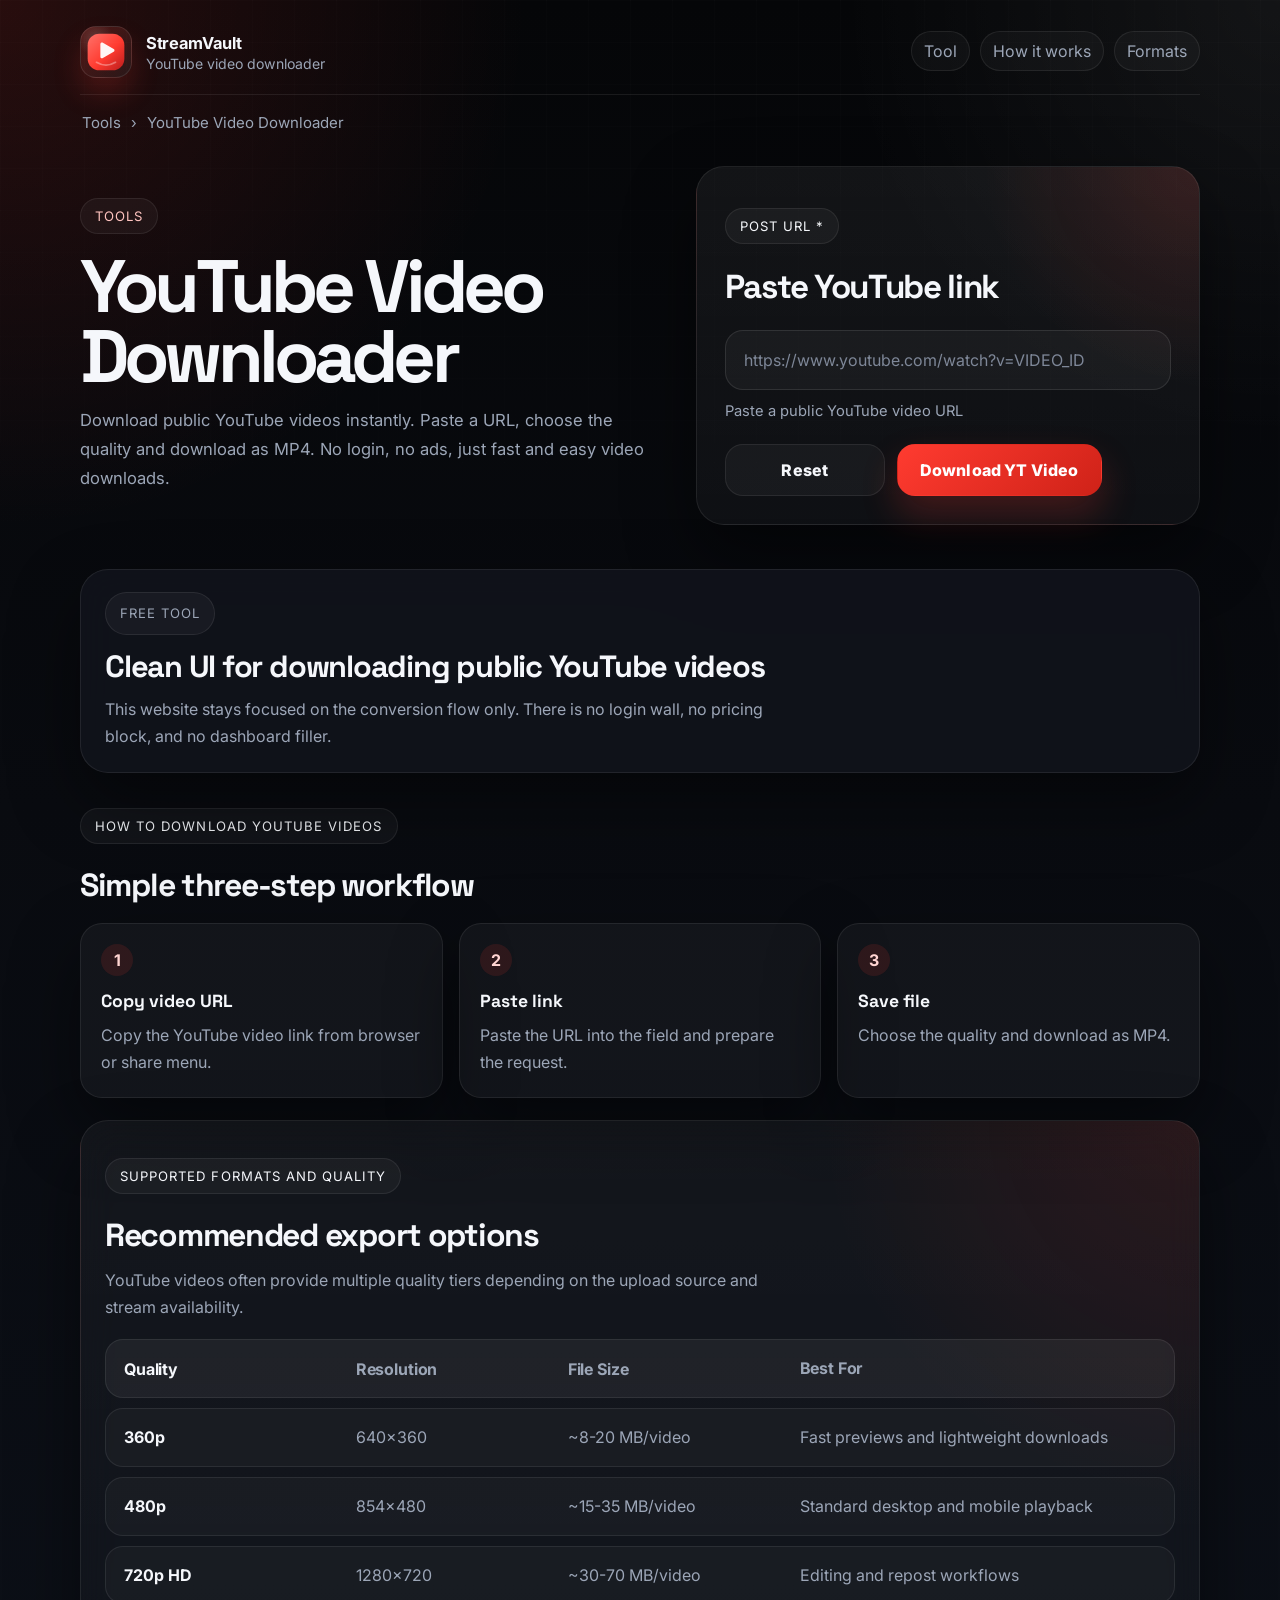
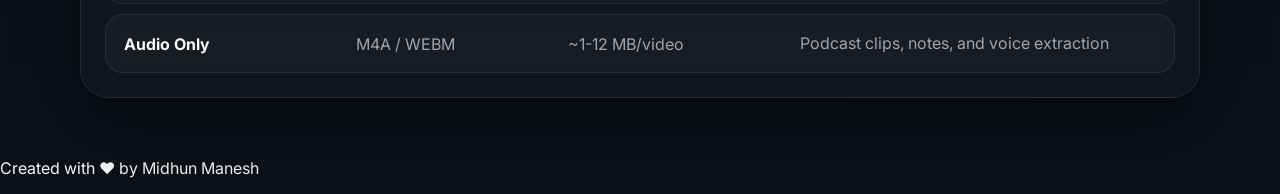
==== index.html @ d17584e8 "Add footer with creator information to index.html" ====
<!doctype html>
<html lang="en">
  <head>
    <meta charset="UTF-8" />
    <meta name="viewport" content="width=device-width, initial-scale=1.0" />
    <title>StreamVault - YouTube Downloader</title>
    <meta
      name="description"
      content="Premium Free YouTube video downloader with a clean UI. Paste a public YouTube video URL and download in MP4 format. No login, no ads, just fast and easy video downloads."
    />
    <link rel="preconnect" href="https://fonts.googleapis.com" />
    <link rel="preconnect" href="https://fonts.gstatic.com" crossorigin />
    <link
      href="https://fonts.googleapis.com/css2?family=Inter:wght@400;500;600;700;800&family=Space+Grotesk:wght@500;700;800&display=swap"
      rel="stylesheet"
    />
    <link rel="stylesheet" href="styles.css" />
  </head>
  <body>
    <main class="shell">
      <header class="topbar">
        <a class="brand" href="#top" aria-label="StreamVault home">
          <span class="brand-mark" aria-hidden="true">
            <svg viewBox="0 0 64 64" role="img" aria-label="StreamVault logo" focusable="false">
              <defs>
                <linearGradient id="streamvault-gradient" x1="8" y1="8" x2="56" y2="56" gradientUnits="userSpaceOnUse">
                  <stop offset="0" stop-color="#ff736b" />
                  <stop offset="0.55" stop-color="#ff3b30" />
                  <stop offset="1" stop-color="#b91c1c" />
                </linearGradient>
              </defs>
              <rect x="8.5" y="8.5" width="47" height="47" rx="15" fill="url(#streamvault-gradient)" />
              <path
                d="M24.8 21.8c0-1.6 1.8-2.6 3.2-1.8l13.8 8.1c1.4.8 1.4 2.8 0 3.6L28 39.8c-1.4.8-3.2-.2-3.2-1.8V21.8Z"
                fill="rgba(255,255,255,0.95)"
              />
              <path
                d="M19.8 45.2c4 2.4 7.7 3.6 12.2 3.6s8.2-1.2 12.2-3.6"
                fill="none"
                stroke="rgba(255,255,255,0.34)"
                stroke-width="2.2"
                stroke-linecap="round"
              />
            </svg>
          </span>
          <span>
            <strong>StreamVault</strong>
            <span>YouTube video downloader</span>
          </span>
        </a>
        <nav class="top-links" aria-label="Page sections">
          <a href="#tool">Tool</a>
          <a href="#how-it-works">How it works</a>
          <a href="#formats">Formats</a>
        </nav>
      </header>

      <nav class="breadcrumb" aria-label="Breadcrumb">
        <a href="#tool">Tools</a>
        <span>›</span>
        <span>YouTube Video Downloader</span>
      </nav>

      <section class="hero" id="top" aria-labelledby="title">
        <div class="hero-copy">
          <div class="badge">Tools</div>
          <h1 id="title">YouTube Video Downloader</h1>
          <p class="subtitle">
            Download public YouTube videos instantly. Paste a URL, choose the quality and download as MP4. No login, no ads, just fast and easy video downloads.
          </p>
        </div>

        <section class="tool-card" id="tool" aria-labelledby="panel-title">
          <div class="card-head">
            <p class="section-label">Post URL *</p>
            <h2 id="panel-title">Paste YouTube link</h2>
          </div>

          <form class="download-form" action="#" method="post" onsubmit="return false;">
            <div class="field-row">
              <input
                id="url-input"
                type="url"
                placeholder="https://www.youtube.com/watch?v=VIDEO_ID"
                aria-describedby="helper-text"
              />
              <p id="helper-text" class="helper-text">Paste a public YouTube video URL</p>
            </div>
            <div class="button-row">
              <button class="button-secondary" type="reset">Reset</button>
              <button type="submit">Download YT Video</button>
            </div>
          </form>
        </section>
      </section>

      <section class="promo-card" aria-labelledby="promo-title">
        <p class="promo-label">Free tool</p>
        <h2 id="promo-title">Clean UI for downloading public YouTube videos</h2>
        <p>
          This website stays focused on the conversion flow only. There is no login wall, no pricing
          block, and no dashboard filler.
        </p>
      </section>

      <section class="how-grid" id="how-it-works" aria-labelledby="how-title">
        <div class="section-head">
          <p class="section-label">How to download YouTube videos</p>
          <h2 id="how-title">Simple three-step workflow</h2>
        </div>

        <div class="steps-grid">
          <article>
            <span>1</span>
            <h3>Copy video URL</h3>
            <p>Copy the YouTube video link from browser or share menu.</p>
          </article>
          <article>
            <span>2</span>
            <h3>Paste link</h3>
            <p>Paste the URL into the field and prepare the request.</p>
          </article>
          <article>
            <span>3</span>
            <h3>Save file</h3>
            <p>Choose the quality and download as MP4.</p>
          </article>
        </div>
      </section>

      <section class="formats-card" id="formats" aria-labelledby="formats-title">
        <div class="section-head">
          <p class="section-label">Supported formats and quality</p>
          <h2 id="formats-title">Recommended export options</h2>
        </div>
        <p class="formats-subtitle">
          YouTube videos often provide multiple quality tiers depending on the upload source and
          stream availability.
        </p>

        <div class="table-wrap" role="table" aria-label="Supported formats and quality">
          <div class="table-row table-head" role="row">
            <span role="columnheader">Quality</span>
            <span role="columnheader">Resolution</span>
            <span role="columnheader">File Size</span>
            <span role="columnheader">Best For</span>
          </div>
          <div class="table-row" role="row">
            <span role="cell" data-label="Quality">360p</span>
            <span role="cell" data-label="Resolution">640x360</span>
            <span role="cell" data-label="File Size">~8-20 MB/video</span>
            <span role="cell" data-label="Best For">Fast previews and lightweight downloads</span>
          </div>
          <div class="table-row" role="row">
            <span role="cell" data-label="Quality">480p</span>
            <span role="cell" data-label="Resolution">854x480</span>
            <span role="cell" data-label="File Size">~15-35 MB/video</span>
            <span role="cell" data-label="Best For">Standard desktop and mobile playback</span>
          </div>
          <div class="table-row" role="row">
            <span role="cell" data-label="Quality">720p HD</span>
            <span role="cell" data-label="Resolution">1280x720</span>
            <span role="cell" data-label="File Size">~30-70 MB/video</span>
            <span role="cell" data-label="Best For">Editing and repost workflows</span>
          </div>
          <div class="table-row" role="row">
            <span role="cell" data-label="Quality">Audio Only</span>
            <span role="cell" data-label="Resolution">M4A / WEBM</span>
            <span role="cell" data-label="File Size">~1-12 MB/video</span>
            <span role="cell" data-label="Best For">Podcast clips, notes, and voice extraction</span>
          </div>
        </div>
      </section>
    </main>
    <footer class="about-footer">
            <p>Created with <span class="heart">♥</span> by Midhun Manesh</p>
    </footer>
  </body>
</html>
---- styles.css ----
:root {
  color-scheme: dark;
  --bg: #06070b;
  --panel: rgba(17, 19, 27, 0.9);
  --panel-soft: rgba(255, 255, 255, 0.04);
  --panel-strong: rgba(255, 255, 255, 0.06);
  --text: #f5f7fb;
  --muted: #9ca6b7;
  --line: rgba(255, 255, 255, 0.08);
  --accent: #ff3b30;
  --accent-strong: #cf2218;
  --accent-soft: rgba(255, 59, 48, 0.12);
  --shadow: 0 28px 70px rgba(0, 0, 0, 0.45);
}

* {
  box-sizing: border-box;
}

html,
body {
  min-height: 100%;
}

body {
  margin: 0;
  color: var(--text);
  font-family: "Inter", "Segoe UI", sans-serif;
  background:
    radial-gradient(circle at top left, rgba(255, 59, 48, 0.14), transparent 24%),
    radial-gradient(circle at top right, rgba(255, 255, 255, 0.06), transparent 20%),
    linear-gradient(180deg, #050608 0%, #090b10 45%, #0c1018 100%);
}

body::before {
  content: "";
  position: fixed;
  inset: 0;
  pointer-events: none;
  background-image:
    linear-gradient(rgba(255, 255, 255, 0.025) 1px, transparent 1px),
    linear-gradient(90deg, rgba(255, 255, 255, 0.025) 1px, transparent 1px);
  background-size: 42px 42px;
  mask-image: linear-gradient(to bottom, rgba(0, 0, 0, 0.55), transparent 90%);
}

.shell {
  width: min(1160px, 100%);
  min-height: 100vh;
  margin: 0 auto;
  padding: 24px 20px 44px;
}

.topbar {
  display: flex;
  align-items: center;
  justify-content: space-between;
  gap: 18px;
  padding-bottom: 16px;
  border-bottom: 1px solid var(--line);
  flex-wrap: wrap;
}

.brand {
  display: inline-flex;
  align-items: center;
  gap: 14px;
  color: inherit;
  text-decoration: none;
}

.brand-mark {
  display: grid;
  place-items: center;
  width: 52px;
  height: 52px;
  border-radius: 16px;
  background:
    radial-gradient(circle at 28% 22%, rgba(255, 255, 255, 0.14), transparent 34%),
    linear-gradient(135deg, rgba(255, 59, 48, 0.22), rgba(255, 255, 255, 0.05));
  border: 1px solid rgba(255, 255, 255, 0.1);
  box-shadow: 0 16px 28px rgba(255, 59, 48, 0.18);
  overflow: hidden;
}

.brand-mark svg {
  width: 100%;
  height: 100%;
  display: block;
}

.brand strong,
.brand span,
.top-links a,
.breadcrumb a,
.breadcrumb span,
.subtitle,
.helper-text,
.formats-subtitle,
.promo-card p,
.steps-grid p,
.table-row span {
  color: var(--muted);
}

.brand strong {
  display: block;
  font-size: 1.03rem;
  color: var(--text);
  letter-spacing: -0.02em;
}

.brand span {
  display: block;
  margin-top: 2px;
  font-size: 0.88rem;
}

.top-links {
  display: flex;
  gap: 10px;
  flex-wrap: wrap;
  justify-content: flex-end;
}

.top-links a,
.breadcrumb a {
  text-decoration: none;
  transition: color 160ms ease;
}

.top-links a:hover,
.breadcrumb a:hover {
  color: var(--text);
}

.top-links a {
  padding: 9px 12px;
  border: 1px solid var(--line);
  border-radius: 999px;
  background: rgba(255, 255, 255, 0.03);
}

.breadcrumb {
  display: flex;
  align-items: center;
  gap: 10px;
  padding: 18px 2px 0;
  font-size: 0.94rem;
}

.hero {
  display: grid;
  grid-template-columns: minmax(0, 1.08fr) minmax(340px, 0.92fr);
  gap: 24px;
  align-items: center;
  padding: 34px 0 22px;
  animation: rise 700ms ease-out both;
}

.badge,
.section-label,
.promo-label {
  display: inline-flex;
  align-items: center;
  width: fit-content;
  padding: 9px 14px;
  border-radius: 999px;
  border: 1px solid var(--line);
  background: rgba(255, 255, 255, 0.04);
  font-size: 0.82rem;
  letter-spacing: 0.08em;
  text-transform: uppercase;
}

.badge {
  color: #ffc4c0;
}

.hero-copy h1 {
  margin: 18px 0 14px;
  max-width: 12ch;
  font-family: "Space Grotesk", sans-serif;
  font-size: clamp(3rem, 5.8vw, 5.6rem);
  line-height: 0.94;
  letter-spacing: -0.065em;
}

.subtitle {
  max-width: 58ch;
  margin: 0;
  font-size: 1.04rem;
  line-height: 1.75;
}

.tool-card,
.promo-card,
.formats-card {
  border: 1px solid var(--line);
  border-radius: 28px;
  background:
    radial-gradient(circle at top right, rgba(255, 59, 48, 0.12), transparent 35%),
    linear-gradient(180deg, rgba(255, 255, 255, 0.055), rgba(255, 255, 255, 0.03));
  box-shadow: var(--shadow);
  backdrop-filter: blur(18px);
}

.tool-card {
  padding: 28px;
}

.card-head {
  display: grid;
  gap: 8px;
}

.card-head h2,
.section-head h2,
.promo-card h2 {
  margin: 0;
  font-family: "Space Grotesk", sans-serif;
  letter-spacing: -0.04em;
}

.card-head h2 {
  font-size: clamp(1.55rem, 2.6vw, 2.3rem);
}

.download-form {
  margin-top: 22px;
}

.field-row {
  display: grid;
  gap: 10px;
}

input {
  width: 100%;
  min-width: 0;
  height: 60px;
  padding: 0 18px;
  border: 1px solid rgba(255, 255, 255, 0.1);
  border-radius: 18px;
  background: rgba(255, 255, 255, 0.04);
  color: var(--text);
  font: inherit;
  font-size: 1rem;
  outline: none;
  transition: border-color 160ms ease, box-shadow 160ms ease, transform 160ms ease;
}

input::placeholder {
  color: #7e8798;
}

input:focus {
  border-color: rgba(255, 59, 48, 0.72);
  box-shadow: 0 0 0 4px rgba(255, 59, 48, 0.12);
}

.helper-text {
  margin: 0;
  font-size: 0.92rem;
  line-height: 1.5;
}

.button-row {
  display: flex;
  gap: 12px;
  margin-top: 22px;
}

button {
  min-width: 160px;
  padding: 15px 22px;
  border: 1px solid transparent;
  border-radius: 18px;
  font: inherit;
  font-weight: 800;
  letter-spacing: 0.01em;
  cursor: pointer;
  transition: transform 160ms ease, filter 160ms ease, border-color 160ms ease;

}

button:hover {
  transform: translateY(-1px);
}

button[type="submit"] {
  color: #fff;
  background: linear-gradient(135deg, var(--accent), var(--accent-strong));
  box-shadow: 0 18px 36px rgba(255, 59, 48, 0.22);
}

.button-secondary,
button[type="reset"] {
  color: var(--text);
  border: 1px solid var(--line);
  background: rgba(255, 255, 255, 0.04);
}

.promo-card {
  margin-top: 22px;
  padding: 22px 24px;
  background: var(--panel);
}

.promo-card h2 {
  margin: 12px 0 10px;
  font-size: clamp(1.35rem, 2.4vw, 2rem);
}

.promo-card p {
  margin: 0;
  max-width: 66ch;
  line-height: 1.7;
}

.how-grid,
.formats-card {
  margin-top: 22px;
}

.section-head {
  display: grid;
  gap: 8px;
}

.section-head h2 {
  font-size: clamp(1.4rem, 2.5vw, 2.1rem);
}

.steps-grid {
  display: grid;
  grid-template-columns: repeat(3, minmax(0, 1fr));
  gap: 16px;
  margin-top: 18px;
}

.steps-grid article {
  padding: 20px;
  border: 1px solid var(--line);
  border-radius: 22px;
  background: var(--panel-soft);
  box-shadow: var(--shadow);
}

.steps-grid span {
  display: inline-grid;
  place-items: center;
  width: 32px;
  height: 32px;
  border-radius: 999px;
  background: var(--accent-soft);
  color: #ffd5d2;
  font-weight: 700;
  margin-bottom: 14px;
}

.steps-grid h3 {
  margin: 0 0 10px;
  font-family: "Space Grotesk", sans-serif;
  font-size: 1.1rem;
  color: var(--text);
}

.steps-grid p {
  margin: 0;
  line-height: 1.7;
}

.formats-card {
  padding: 24px;
  border: 1px solid var(--line);
  border-radius: 28px;
  background:
    radial-gradient(circle at top right, rgba(255, 59, 48, 0.1), transparent 30%),
    linear-gradient(180deg, rgba(255, 255, 255, 0.045), rgba(255, 255, 255, 0.024));
  box-shadow: var(--shadow);
  backdrop-filter: blur(18px);
}

.formats-subtitle {
  max-width: 70ch;
  margin: 12px 0 18px;
  line-height: 1.7;
}

.table-wrap {
  display: grid;
  gap: 10px;
}

.table-row {
  display: grid;
  grid-template-columns: 1.1fr 1fr 1.1fr 1.8fr;
  gap: 14px;
  align-items: center;
  padding: 16px 18px;
  border: 1px solid var(--line);
  border-radius: 18px;
  background: rgba(255, 255, 255, 0.03);
}

.table-head {
  background: rgba(255, 255, 255, 0.055);
  font-weight: 700;
  letter-spacing: -0.01em;
}

.table-row span:first-child {
  color: var(--text);
  font-weight: 700;
}

.table-row span:last-child {
  line-height: 1.55;
}

@keyframes rise {
  from {
    opacity: 0;
    transform: translateY(18px);
  }
  to {
    opacity: 1;
    transform: translateY(0);
  }
}

@media (max-width: 960px) {
  .hero,
  .steps-grid,
  .table-row {
    grid-template-columns: 1fr;
  }

  .hero-copy h1 {
    max-width: none;
  }

  .hero {
    align-items: start;
  }

  .tool-card {
    order: 2;
  }

  .hero-copy {
    order: 1;
  }

  .table-head {
    display: none;
  }

  .table-row {
    gap: 10px;
  }

  .table-row span {
    display: block;
  }

  .table-row span::before {
    content: attr(data-label);
    display: block;
    margin-bottom: 4px;
    color: var(--muted);
    font-size: 0.78rem;
    text-transform: uppercase;
    letter-spacing: 0.08em;
  }
}

@media (max-width: 720px) {
  .shell {
    padding: 16px;
  }

  .topbar,
  .button-row {
    flex-direction: column;
    align-items: stretch;
  }

  .topbar {
    gap: 14px;
  }

  .brand {
    align-items: flex-start;
  }

  .top-links {
    width: 100%;
    justify-content: flex-start;
  }

  .breadcrumb {
    padding-top: 14px;
    gap: 8px;
    font-size: 0.88rem;
  }

  .tool-card,
  .promo-card,
  .formats-card {
    padding: 18px;
    border-radius: 24px;
  }

  .tool-card {
    padding-top: 22px;
  }

  .promo-card,
  .formats-card {
    margin-top: 22px    ;
  }

  .hero {
    padding-top: 24px;
    gap: 18px;
  }

  .hero-copy h1 {
    font-size: clamp(2.5rem, 11vw, 3.7rem);
  }

  button {
    width: 100%;
    min-height: 56px;
  }

  .button-row {
    gap: 10px;
    margin-top: 16px;
  }

  .button-row button {
    min-width: 0;
  }

  .table-row {
    padding: 14px 14px 16px;
  }
}
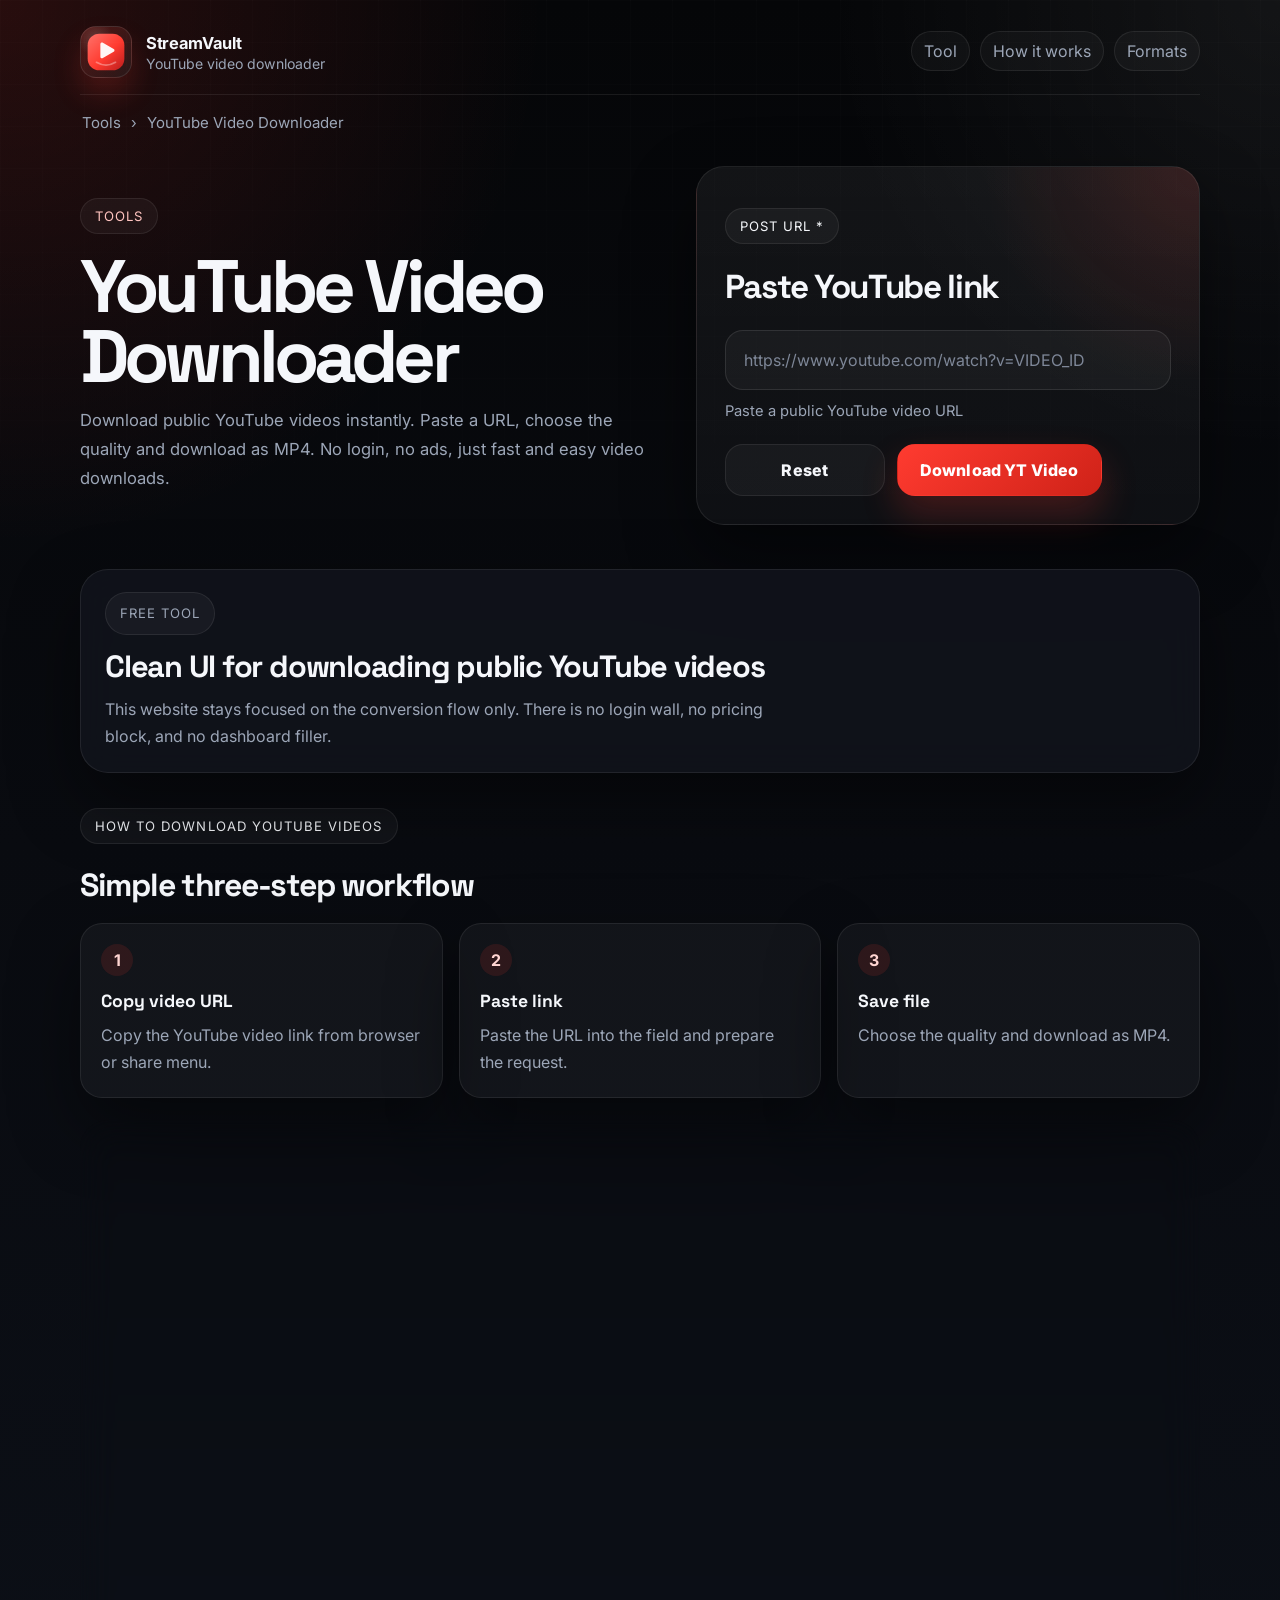
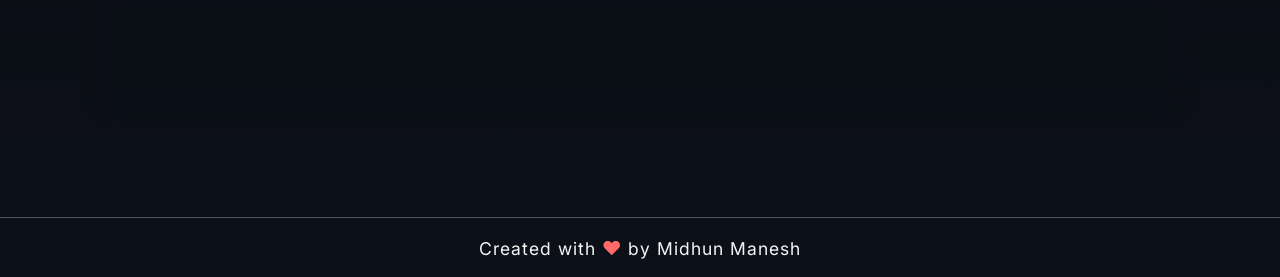
==== commit 0970aa6b: "Add quality selection modal and update download options in index.html" ====
--- a/index.html
+++ b/index.html
@@ -146,12 +146,6 @@
             <span role="columnheader">Best For</span>
           </div>
           <div class="table-row" role="row">
-            <span role="cell" data-label="Quality">360p</span>
-            <span role="cell" data-label="Resolution">640x360</span>
-            <span role="cell" data-label="File Size">~8-20 MB/video</span>
-            <span role="cell" data-label="Best For">Fast previews and lightweight downloads</span>
-          </div>
-          <div class="table-row" role="row">
             <span role="cell" data-label="Quality">480p</span>
             <span role="cell" data-label="Resolution">854x480</span>
             <span role="cell" data-label="File Size">~15-35 MB/video</span>
@@ -164,6 +158,12 @@
             <span role="cell" data-label="Best For">Editing and repost workflows</span>
           </div>
           <div class="table-row" role="row">
+            <span role="cell" data-label="Quality">1080p</span>
+            <span role="cell" data-label="Resolution">1920x1080</span>
+            <span role="cell" data-label="File Size">~50-120 MB/video</span>
+            <span role="cell" data-label="Best For">High-quality downloads for archival and sharing</span>
+          </div>
+          <div class="table-row" role="row">
             <span role="cell" data-label="Quality">Audio Only</span>
             <span role="cell" data-label="Resolution">M4A / WEBM</span>
             <span role="cell" data-label="File Size">~1-12 MB/video</span>
@@ -175,5 +175,67 @@
     <footer class="about-footer">
             <p>Created with <span class="heart">♥</span> by Midhun Manesh</p>
     </footer>
+
+    <!-- Quality Selection Modal -->
+    <div id="quality-modal" class="modal-overlay" style="display: none;">
+      <div class="modal-content">
+        <div class="modal-header">
+          <h3>Select Download Quality</h3>
+          <button class="modal-close" aria-label="Close dialog" onclick="closeQualityModal()">×</button>
+        </div>
+        <div class="modal-body">
+          <div class="quality-options">
+            <button class="quality-btn" onclick="downloadVideo('480p')">480p</button>
+            <button class="quality-btn" onclick="downloadVideo('720p')">720p</button>
+            <button class="quality-btn" onclick="downloadVideo('1080p')">1080p</button>
+            <button class="quality-btn" onclick="downloadVideo('audio')">Audio Only</button>
+          </div>
+        </div>
+      </div>
+    </div>
+
+    <script>
+      const downloadForm = document.querySelector('.download-form');
+      const urlInput = document.getElementById('url-input');
+      const qualityModal = document.getElementById('quality-modal');
+
+      downloadForm.addEventListener('submit', function(e) {
+        e.preventDefault();
+        const url = urlInput.value.trim();
+        
+        // Basic YouTube URL validation
+        if (url && isValidYouTubeUrl(url)) {
+          openQualityModal();
+        } else {
+          alert('Please enter a valid YouTube URL');
+        }
+      });
+
+      function isValidYouTubeUrl(url) {
+        const youtubeRegex = /(?:https?:\/\/)?(?:www\.)?(?:youtube\.com\/watch\?v=|youtu\.be\/)([\w-]+)/;
+        return youtubeRegex.test(url);
+      }
+
+      function openQualityModal() {
+        qualityModal.style.display = 'flex';
+      }
+
+      function closeQualityModal() {
+        qualityModal.style.display = 'none';
+      }
+
+      function downloadVideo(quality) {
+        const url = urlInput.value.trim();
+        alert(`Downloading in ${quality}...\n\nNote: This is a demo. Actual download functionality would go here.\n\nVideo URL: ${url}\nQuality: ${quality}`);
+        closeQualityModal();
+      }
+
+      // Close modal when clicking outside of it
+      qualityModal.addEventListener('click', function(e) {
+        if (e.target === qualityModal) {
+          closeQualityModal();
+        }
+      });
+    </script>
   </body>
 </html>
--- a/styles.css
+++ b/styles.css
@@ -549,3 +549,125 @@
     padding: 14px 14px 16px;
   }
 }
+
+/* Modal Styles */
+.modal-overlay {
+  position: fixed;
+  inset: 0;
+  display: flex;
+  align-items: center;
+  justify-content: center;
+  background: rgba(0, 0, 0, 0.7);
+  backdrop-filter: blur(4px);
+  z-index: 1000;
+}
+
+.modal-content {
+  background: var(--panel);
+  border: 1px solid var(--line);
+  border-radius: 24px;
+  box-shadow: 0 20px 60px rgba(0, 0, 0, 0.6);
+  max-width: 400px;
+  width: 90%;
+  animation: modalSlideUp 300ms ease-out;
+}
+
+@keyframes modalSlideUp {
+  from {
+    opacity: 0;
+    transform: translateY(20px);
+  }
+  to {
+    opacity: 1;
+    transform: translateY(0);
+  }
+}
+
+.modal-header {
+  display: flex;
+  align-items: center;
+  justify-content: space-between;
+  padding: 24px;
+  border-bottom: 1px solid var(--line);
+}
+
+.modal-header h3 {
+  margin: 0;
+  font-family: "Space Grotesk", sans-serif;
+  font-size: 1.3rem;
+  letter-spacing: -0.04em;
+  color: var(--text);
+}
+
+.modal-close {
+  min-width: auto;
+  padding: 0;
+  width: 32px;
+  height: 32px;
+  border: 1px solid var(--line);
+  border-radius: 8px;
+  background: rgba(255, 255, 255, 0.04);
+  color: var(--text);
+  font-size: 1.5rem;
+  cursor: pointer;
+  display: grid;
+  place-items: center;
+  transition: background 160ms ease, border-color 160ms ease;
+}
+
+.modal-close:hover {
+  background: rgba(255, 255, 255, 0.08);
+  border-color: rgba(255, 255, 255, 0.12);
+}
+
+.modal-body {
+  padding: 24px;
+}
+
+.quality-options {
+  display: grid;
+  grid-template-columns: 1fr 1fr;
+  gap: 12px;
+}
+
+.quality-btn {
+  min-width: auto;
+  padding: 16px 12px;
+  border: 1.5px solid var(--accent);
+  border-radius: 14px;
+  background: rgba(255, 59, 48, 0.1);
+  color: var(--accent);
+  font-weight: 700;
+  font-size: 0.95rem;
+  letter-spacing: 0.01em;
+  cursor: pointer;
+  transition: all 160ms ease;
+}
+
+.quality-btn:hover {
+  background: rgba(255, 59, 48, 0.2);
+  transform: translateY(-2px);
+  box-shadow: 0 8px 20px rgba(255, 59, 48, 0.2);
+}
+
+.quality-btn:active {
+  transform: translateY(0);
+}
+
+.about-footer {
+    text-align: center;
+    padding: auto 20px;
+    margin-top: 50px;
+    border-top: 1px solid rgba(245, 245, 245, 0.3);
+}
+
+.about-footer p {
+    color: #f5f5f5;
+    font-size: 1.1rem;
+    letter-spacing: 1px;
+}
+
+.heart {
+    color: #ff6b6b;
+    font-size: 1.2rem;
+}
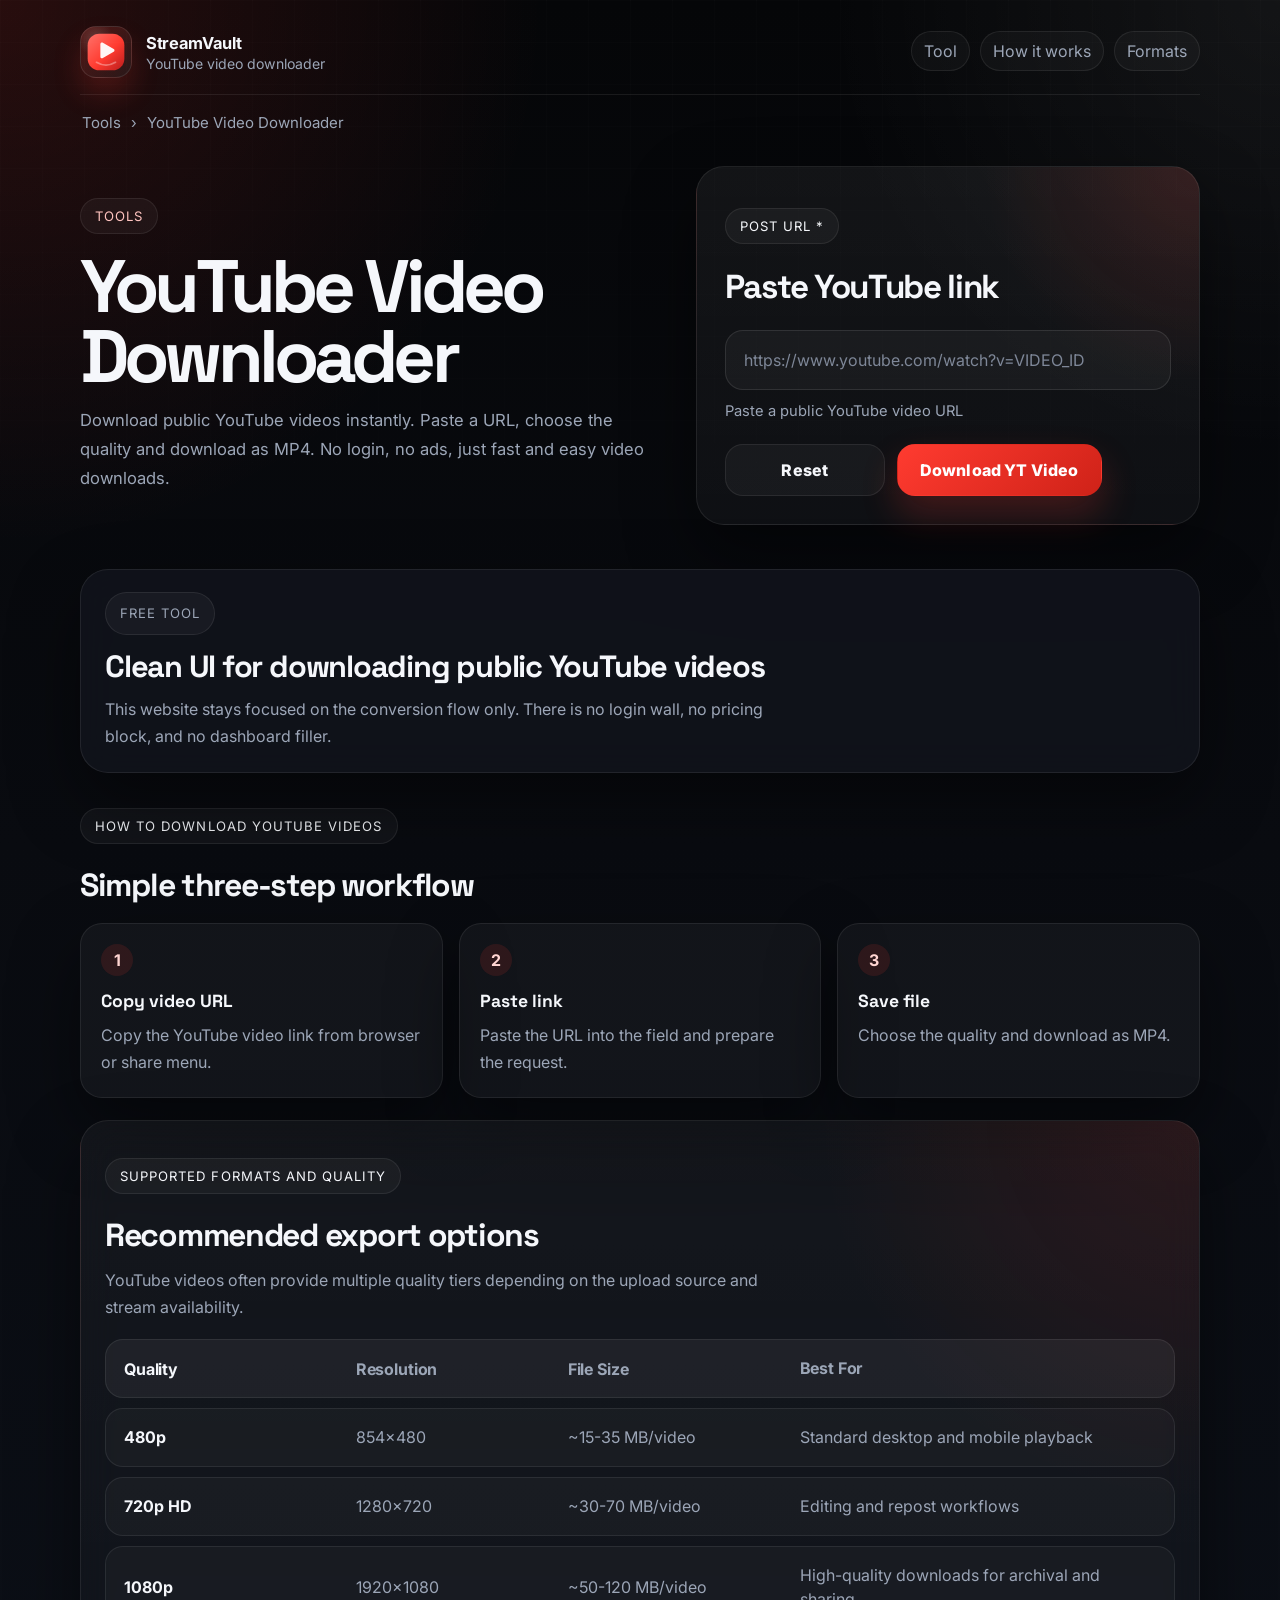
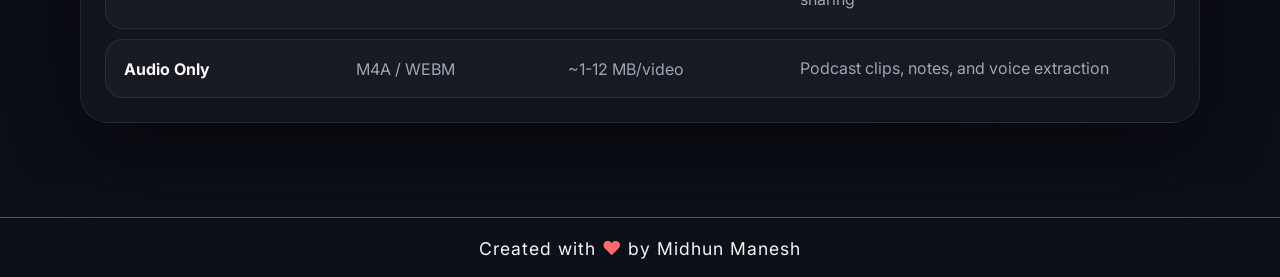
==== commit c1ef5992: "Move download functionality to script.js and remove inline script from index.html" ====
--- a/index.html
+++ b/index.html
@@ -194,48 +194,6 @@
       </div>
     </div>
 
-    <script>
-      const downloadForm = document.querySelector('.download-form');
-      const urlInput = document.getElementById('url-input');
-      const qualityModal = document.getElementById('quality-modal');
-
-      downloadForm.addEventListener('submit', function(e) {
-        e.preventDefault();
-        const url = urlInput.value.trim();
-        
-        // Basic YouTube URL validation
-        if (url && isValidYouTubeUrl(url)) {
-          openQualityModal();
-        } else {
-          alert('Please enter a valid YouTube URL');
-        }
-      });
-
-      function isValidYouTubeUrl(url) {
-        const youtubeRegex = /(?:https?:\/\/)?(?:www\.)?(?:youtube\.com\/watch\?v=|youtu\.be\/)([\w-]+)/;
-        return youtubeRegex.test(url);
-      }
-
-      function openQualityModal() {
-        qualityModal.style.display = 'flex';
-      }
-
-      function closeQualityModal() {
-        qualityModal.style.display = 'none';
-      }
-
-      function downloadVideo(quality) {
-        const url = urlInput.value.trim();
-        alert(`Downloading in ${quality}...\n\nNote: This is a demo. Actual download functionality would go here.\n\nVideo URL: ${url}\nQuality: ${quality}`);
-        closeQualityModal();
-      }
-
-      // Close modal when clicking outside of it
-      qualityModal.addEventListener('click', function(e) {
-        if (e.target === qualityModal) {
-          closeQualityModal();
-        }
-      });
-    </script>
+    <script src="script.js"></script>
   </body>
 </html>
--- a/styles.css
+++ b/styles.css
@@ -550,7 +550,6 @@
   }
 }
 
-/* Modal Styles */
 .modal-overlay {
   position: fixed;
   inset: 0;
@@ -633,10 +632,10 @@
 .quality-btn {
   min-width: auto;
   padding: 16px 12px;
-  border: 1.5px solid var(--accent);
+  border: 1.5px solid rgba(21, 33, 47, 0.75);
   border-radius: 14px;
-  background: rgba(255, 59, 48, 0.1);
-  color: var(--accent);
+  background: rgba(4, 75, 189, 0.12);
+  color: #c7def9;
   font-weight: 700;
   font-size: 0.95rem;
   letter-spacing: 0.01em;
@@ -645,9 +644,9 @@
 }
 
 .quality-btn:hover {
-  background: rgba(255, 59, 48, 0.2);
+  background: rgba(9, 165, 233, 0.18);
   transform: translateY(-2px);
-  box-shadow: 0 8px 20px rgba(255, 59, 48, 0.2);
+  box-shadow: 0 8px 20px rgba(56, 189, 248, 0.22);
 }
 
 .quality-btn:active {
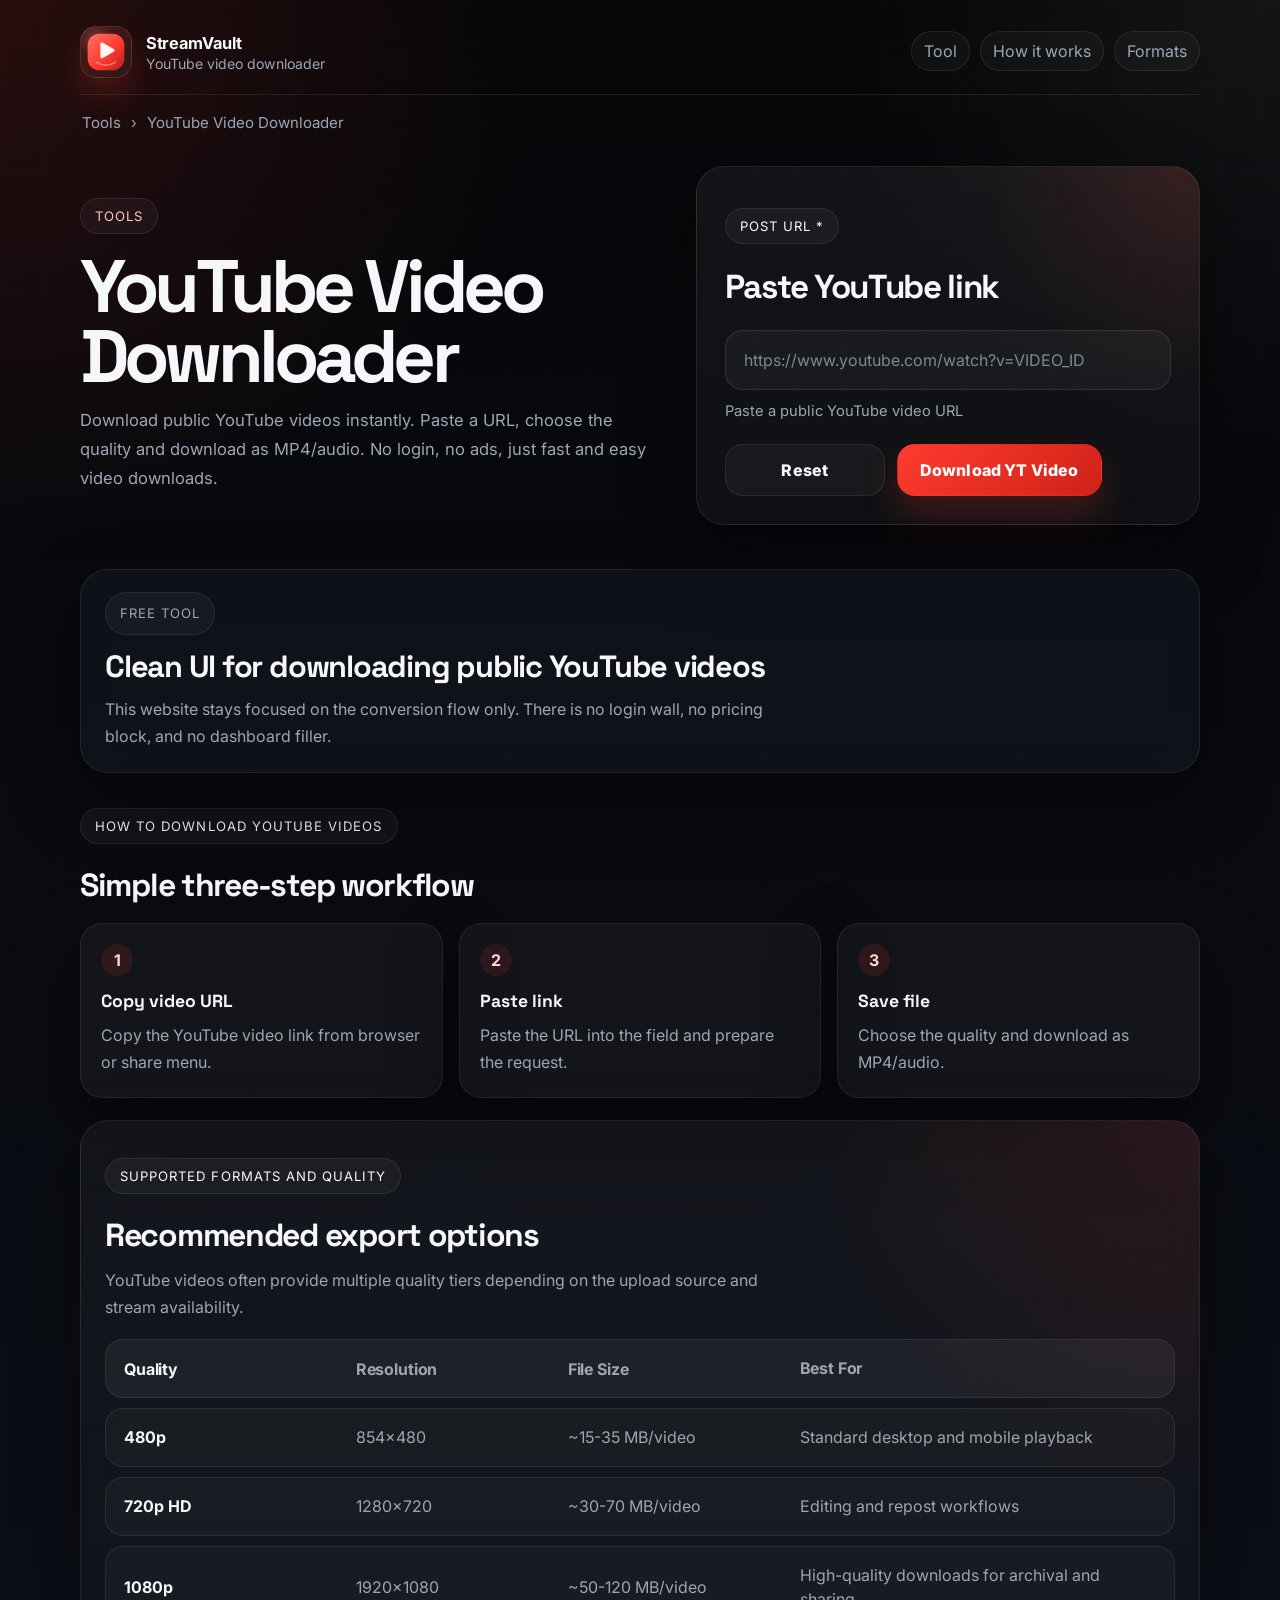
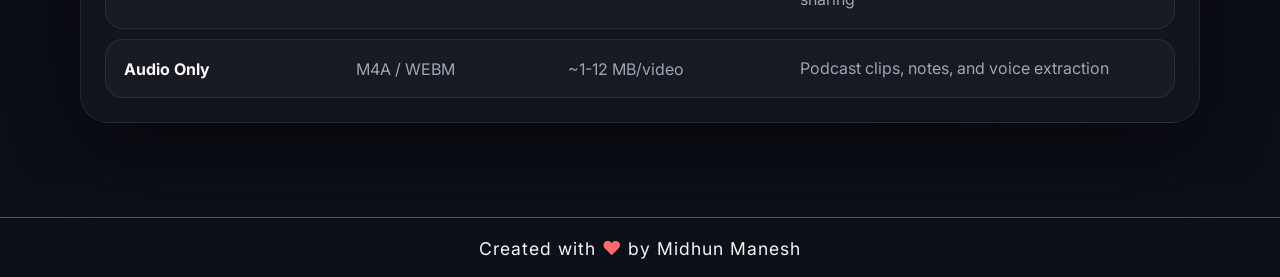
==== commit 06da11be: "Add backend Flask application" ====
--- a/index.html
+++ b/index.html
@@ -6,7 +6,7 @@
     <title>StreamVault - YouTube Downloader</title>
     <meta
       name="description"
-      content="Premium Free YouTube video downloader with a clean UI. Paste a public YouTube video URL and download in MP4 format. No login, no ads, just fast and easy video downloads."
+      content="Premium Free YouTube video downloader with a clean UI. Paste a public YouTube video URL and download in MP4/audio format. No login, no ads, just fast and easy video downloads."
     />
     <link rel="preconnect" href="https://fonts.googleapis.com" />
     <link rel="preconnect" href="https://fonts.gstatic.com" crossorigin />
@@ -14,6 +14,7 @@
       href="https://fonts.googleapis.com/css2?family=Inter:wght@400;500;600;700;800&family=Space+Grotesk:wght@500;700;800&display=swap"
       rel="stylesheet"
     />
+    <link rel="icon" type="image/svg+xml" href="favicon.svg" />
     <link rel="stylesheet" href="styles.css" />
   </head>
   <body>
@@ -66,7 +67,7 @@
           <div class="badge">Tools</div>
           <h1 id="title">YouTube Video Downloader</h1>
           <p class="subtitle">
-            Download public YouTube videos instantly. Paste a URL, choose the quality and download as MP4. No login, no ads, just fast and easy video downloads.
+            Download public YouTube videos instantly. Paste a URL, choose the quality and download as MP4/audio. No login, no ads, just fast and easy video downloads.
           </p>
         </div>
 
@@ -123,7 +124,7 @@
           <article>
             <span>3</span>
             <h3>Save file</h3>
-            <p>Choose the quality and download as MP4.</p>
+            <p>Choose the quality and download as MP4/audio.</p>
           </article>
         </div>
       </section>
@@ -176,7 +177,6 @@
             <p>Created with <span class="heart">♥</span> by Midhun Manesh</p>
     </footer>
 
-    <!-- Quality Selection Modal -->
     <div id="quality-modal" class="modal-overlay" style="display: none;">
       <div class="modal-content">
         <div class="modal-header">
